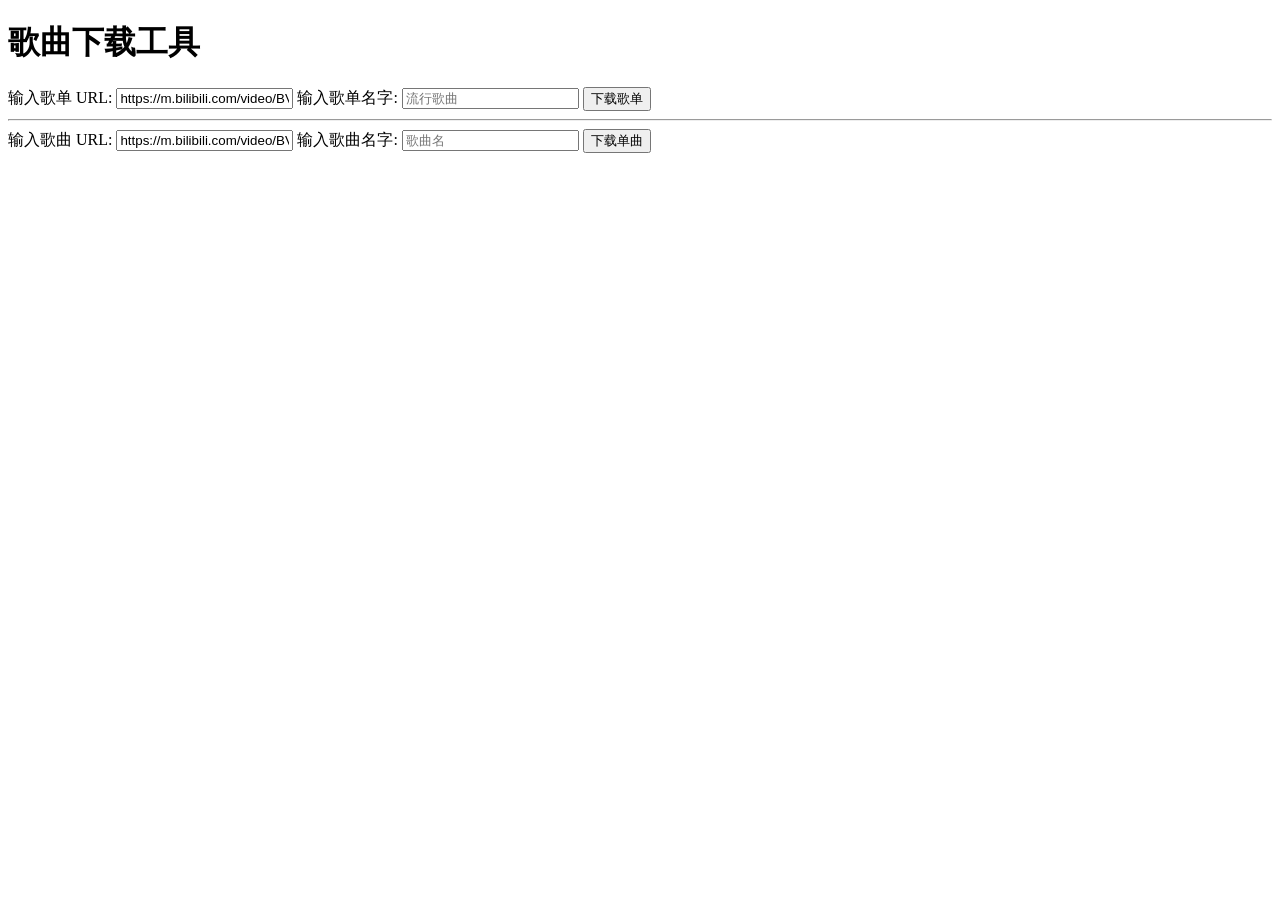
==== xiaomusic/static/default/downloadtool.html @ c04a9b3c "docs & refactor: 重构README增加系统架构与FAQ，清理遥测上报与停止维护提示" ====
<!DOCTYPE html>
<html lang="zh">

<head>
	<meta charset="UTF-8">
	<meta name="viewport" content="width=device-width">
	<title>歌曲下载工具</title>
	<link rel="stylesheet" type="text/css" href="./main.css?version=1780982533">
	<script src="./jquery-3.7.1.min.js?version=1780982533"></script>



</head>

<body>

	<h1>歌曲下载工具</h1>

	<div class="rows">
		<!-- 歌单的输入 -->
		<label for="playlistUrl">输入歌单 URL:</label>
		<input type="text" id="playlistUrl" value="https://m.bilibili.com/video/BV1WUsDezE88">

		<label for="dirname">输入歌单名字:</label>
		<input type="text" id="dirname" placeholder="流行歌曲">

		<button id="downloadPlaylistBtn">下载歌单</button>

	</div>

	<hr>

	<div class="rows">

		<!-- 单曲的输入 -->
		<label for="songUrl">输入歌曲 URL:</label>
		<input type="text" id="songUrl" value="https://m.bilibili.com/video/BV1qD4y1U7fs">

		<label for="songName">输入歌曲名字:</label>
		<input type="text" id="songName" placeholder="歌曲名">

		<button id="downloadSongBtn">下载单曲</button>
	</div>


	<script>
		// 下载歌单
		$('#downloadPlaylistBtn').click(function () {
			var playlistUrl = $('#playlistUrl').val();
			var dirname = $('#dirname').val();

			if (!playlistUrl || !dirname) {
				alert('请填写完整的歌单 URL 和歌单名字');
				return;
			}

			var data = {
				dirname: dirname,
				url: playlistUrl
			};
			$.ajax({
				type: "POST",
				url: "/downloadplaylist",
				contentType: "application/json",
				data: JSON.stringify(data),
				success: (msg) => {
					alert('歌单下载请求已发送!');
					console.log(response);
				},
				error: (msg) => {
					alert('歌单下载请求失败，请重试。');
				}
			});
		});

		// 下载单曲
		$('#downloadSongBtn').click(function () {
			var songName = $('#songName').val();
			var songUrl = $('#songUrl').val();

			if (!songUrl || !songName) {
				alert('请填写完整的歌曲 URL 和歌曲名字');
				return;
			}

			var data = {
				name: songName,
				url: songUrl
			};
			$.ajax({
				type: "POST",
				url: "/downloadonemusic",
				contentType: "application/json",
				data: JSON.stringify(data),
				success: (msg) => {
					alert('单曲下载请求已发送!');
					console.log(msg);
				},
				error: (msg) => {
					alert('单曲下载请求失败，请重试。');
				}
			});
		});
		function parseClipboardText(text) {
			const match = text.match(/(https?:\/\/\S+)/);
			if (!match) return null;

			const url = match[1];
			const name = text
				.replace(url, '')
				.replace(/[【】]/g, '')
				.trim();

			return { name, url };
		}

		$('#songUrl, #songName').on('paste', function (e) {
			const pastedText = (e.originalEvent || e).clipboardData.getData('text');

			const parsed = parseClipboardText(pastedText);
			if (!parsed) return;

			e.preventDefault();

			$('#songUrl').val(parsed.url);
			$('#songName').val(parsed.name);
		});

		$('#playlistUrl, #dirname').on('paste', function (e) {
			const pastedText = (e.originalEvent || e).clipboardData.getData('text');

			const parsed = parseClipboardText(pastedText);
			if (!parsed) return;

			e.preventDefault();

			$('#playlistUrl').val(parsed.url);
			$('#dirname').val(parsed.name);
		});
	</script>

</body>

</html>
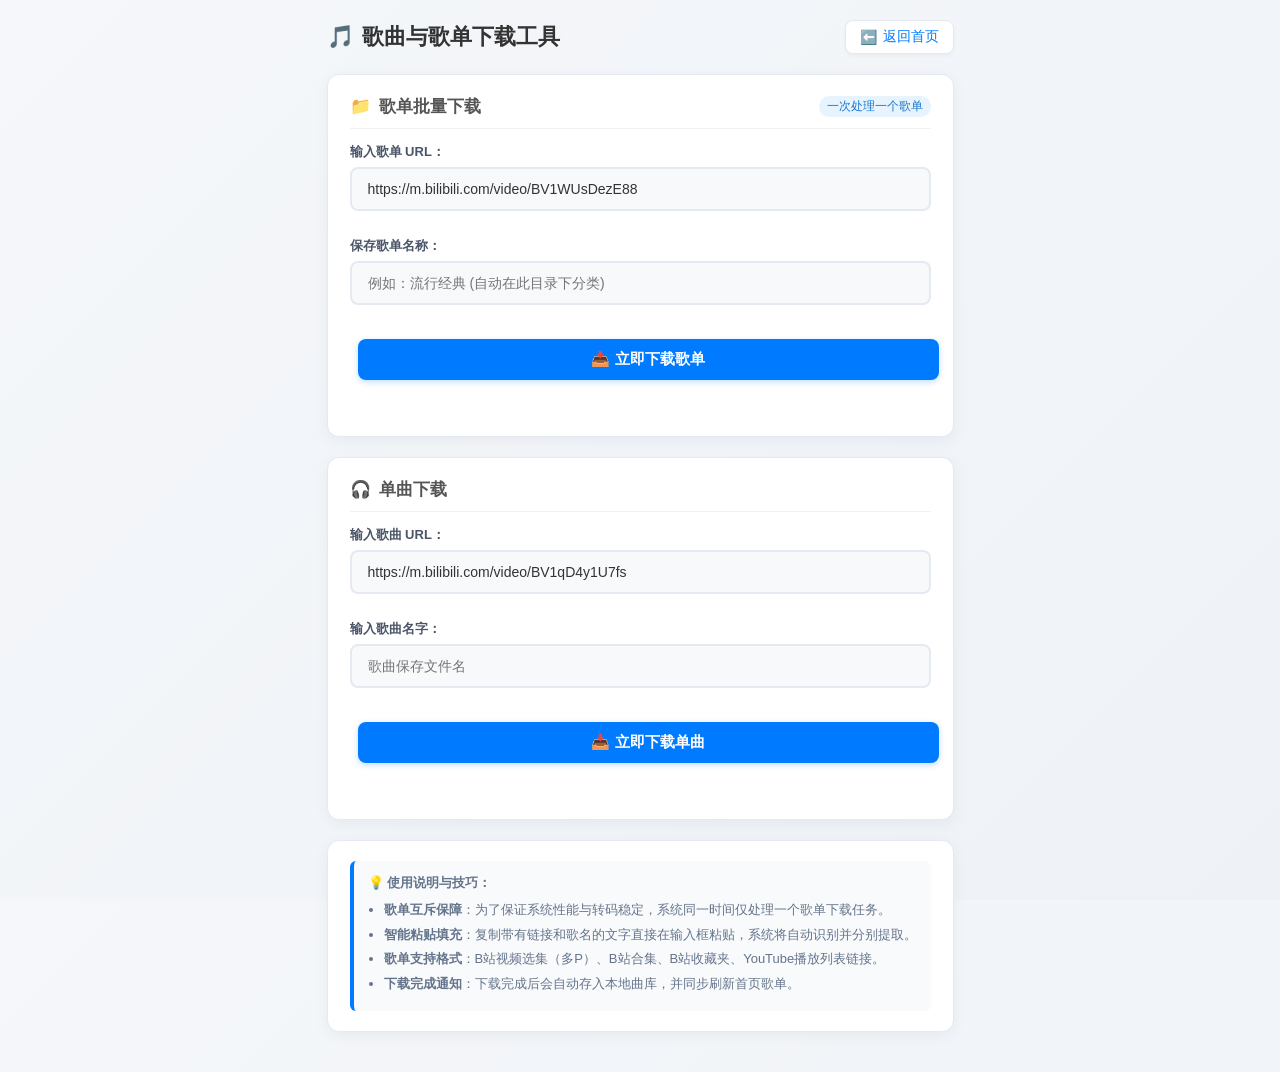
==== commit e3371d80: "feat: 支持首页歌单批量下载与实时进度监控，增加歌单任务互斥检查" ====
--- a/xiaomusic/static/default/downloadtool.html
+++ b/xiaomusic/static/default/downloadtool.html
@@ -1,106 +1,610 @@
 <!DOCTYPE html>
-<html lang="zh">
+<html lang="zh-CN">
 
 <head>
 	<meta charset="UTF-8">
-	<meta name="viewport" content="width=device-width">
-	<title>歌曲下载工具</title>
+	<meta name="viewport" content="width=device-width, initial-scale=1.0">
+	<title>歌曲与歌单下载工具 - XiaoMusic</title>
 	<link rel="stylesheet" type="text/css" href="./main.css?version=1780982533">
 	<script src="./jquery-3.7.1.min.js?version=1780982533"></script>
-
-
-
+	<style>
+		:root {
+			--primary: #007bff;
+			--primary-hover: #0056b3;
+			--success: #28a745;
+			--warning: #ffc107;
+			--danger: #dc3545;
+			--bg-card: #ffffff;
+			--border-color: #e5e9f2;
+			--text-main: #2c3e50;
+			--text-muted: #7f8c8d;
+		}
+
+		body {
+			background: linear-gradient(135deg, #f5f7fa 0%, #eef2f7 100%);
+			margin: 0;
+			padding: 20px 16px;
+			font-family: -apple-system, BlinkMacSystemFont, "Segoe UI", Roboto, "Helvetica Neue", Arial, sans-serif;
+			color: var(--text-main);
+			min-height: 100vh;
+			box-sizing: border-box;
+		}
+
+		.container {
+			max-width: 680px;
+			margin: 0 auto;
+		}
+
+		.header-bar {
+			display: flex;
+			align-items: center;
+			justify-content: space-between;
+			margin-bottom: 20px;
+		}
+
+		.page-title {
+			margin: 0;
+			font-size: 22px;
+			font-weight: 700;
+			display: flex;
+			align-items: center;
+			gap: 8px;
+		}
+
+		.btn-back-home {
+			display: inline-flex;
+			align-items: center;
+			gap: 6px;
+			padding: 7px 14px;
+			background: #ffffff;
+			color: var(--primary);
+			border: 1px solid var(--border-color);
+			border-radius: 8px;
+			text-decoration: none;
+			font-size: 14px;
+			font-weight: 500;
+			box-shadow: 0 2px 4px rgba(0, 0, 0, 0.04);
+			transition: all 0.2s ease;
+		}
+
+		.btn-back-home:hover {
+			background: var(--primary);
+			color: #ffffff;
+			border-color: var(--primary);
+			transform: translateY(-1px);
+			box-shadow: 0 4px 8px rgba(0, 123, 255, 0.2);
+		}
+
+		.card {
+			background: var(--bg-card);
+			border-radius: 12px;
+			padding: 20px 22px;
+			box-shadow: 0 4px 16px rgba(0, 0, 0, 0.05);
+			border: 1px solid var(--border-color);
+			margin-bottom: 20px;
+			transition: box-shadow 0.2s;
+		}
+
+		.card:hover {
+			box-shadow: 0 6px 20px rgba(0, 0, 0, 0.08);
+		}
+
+		.card-header {
+			display: flex;
+			align-items: center;
+			justify-content: space-between;
+			margin-bottom: 14px;
+			padding-bottom: 10px;
+			border-bottom: 1px solid #f0f2f5;
+		}
+
+		.card-title {
+			margin: 0;
+			font-size: 17px;
+			font-weight: 600;
+			display: flex;
+			align-items: center;
+			gap: 8px;
+		}
+
+		.badge-rule {
+			background: #e8f4fd;
+			color: #1976d2;
+			font-size: 12px;
+			padding: 2px 8px;
+			border-radius: 12px;
+			font-weight: 500;
+		}
+
+		.form-group {
+			margin-bottom: 14px;
+		}
+
+		.form-label {
+			display: block;
+			font-size: 13px;
+			font-weight: 600;
+			margin-bottom: 6px;
+			color: #4a5568;
+		}
+
+		.form-input {
+			width: 100%;
+			padding: 10px 12px;
+			font-size: 14px;
+			border: 1px solid #d2d6dc;
+			border-radius: 8px;
+			box-sizing: border-box;
+			outline: none;
+			transition: all 0.2s ease;
+			background: #fbfcfe;
+		}
+
+		.form-input:focus {
+			border-color: var(--primary);
+			background: #ffffff;
+			box-shadow: 0 0 0 3px rgba(0, 123, 255, 0.15);
+		}
+
+		.btn-submit {
+			width: 100%;
+			padding: 11px;
+			background: var(--primary);
+			color: #ffffff;
+			border: none;
+			border-radius: 8px;
+			font-size: 15px;
+			font-weight: 600;
+			cursor: pointer;
+			transition: all 0.2s;
+			box-shadow: 0 2px 6px rgba(0, 123, 255, 0.25);
+		}
+
+		.btn-submit:hover:not(:disabled) {
+			background: var(--primary-hover);
+			transform: translateY(-1px);
+			box-shadow: 0 4px 10px rgba(0, 123, 255, 0.35);
+		}
+
+		.btn-submit:disabled {
+			background: #a0aec0;
+			cursor: not-allowed;
+			box-shadow: none;
+			transform: none;
+		}
+
+		.progress-container {
+			display: none;
+			background: #f4f8fc;
+			border: 1px solid #d0e4f7;
+			border-radius: 10px;
+			padding: 14px;
+			margin-top: 16px;
+		}
+
+		.progress-head {
+			display: flex;
+			justify-content: space-between;
+			align-items: center;
+			margin-bottom: 8px;
+		}
+
+		.progress-title {
+			font-size: 14px;
+			font-weight: 600;
+			color: #0b4f8c;
+		}
+
+		.progress-percent {
+			font-size: 15px;
+			font-weight: 700;
+			color: var(--primary);
+		}
+
+		.progress-track {
+			width: 100%;
+			height: 8px;
+			background: #e2e8f0;
+			border-radius: 4px;
+			overflow: hidden;
+			margin-bottom: 8px;
+		}
+
+		.progress-bar-fill {
+			height: 100%;
+			width: 0%;
+			background: linear-gradient(90deg, #007bff 0%, #00b4d8 100%);
+			border-radius: 4px;
+			transition: width 0.3s ease;
+		}
+
+		.progress-details {
+			font-size: 12px;
+			color: #64748b;
+			display: flex;
+			justify-content: space-between;
+			flex-wrap: wrap;
+			gap: 6px;
+		}
+
+		.status-msg {
+			font-size: 13px;
+			margin-top: 10px;
+			min-height: 18px;
+		}
+
+		.info-box {
+			background: #f8fafc;
+			border-left: 4px solid var(--primary);
+			padding: 12px 14px;
+			border-radius: 6px;
+			font-size: 13px;
+			color: #64748b;
+			line-height: 1.6;
+		}
+
+		.info-box ul {
+			margin: 6px 0 0 16px;
+			padding: 0;
+		}
+
+		.info-box li {
+			margin-bottom: 4px;
+		}
+	</style>
 </head>
 
 <body>
-
-	<h1>歌曲下载工具</h1>
-
-	<div class="rows">
-		<!-- 歌单的输入 -->
-		<label for="playlistUrl">输入歌单 URL:</label>
-		<input type="text" id="playlistUrl" value="https://m.bilibili.com/video/BV1WUsDezE88">
-
-		<label for="dirname">输入歌单名字:</label>
-		<input type="text" id="dirname" placeholder="流行歌曲">
-
-		<button id="downloadPlaylistBtn">下载歌单</button>
-
+	<div class="container">
+		<!-- 顶部导航 -->
+		<div class="header-bar">
+			<h1 class="page-title">
+				<span>🎵</span> 歌曲与歌单下载工具
+			</h1>
+			<a href="/static/default/index.html" class="btn-back-home">
+				<span>⬅️</span> 返回首页
+			</a>
+		</div>
+
+		<!-- 歌单下载卡片 (一次处理一个歌单) -->
+		<div class="card" id="playlist-card">
+			<div class="card-header">
+				<h2 class="card-title">
+					<span>📁</span> 歌单批量下载
+				</h2>
+				<span class="badge-rule">一次处理一个歌单</span>
+			</div>
+
+			<div class="form-group">
+				<label for="playlistUrl" class="form-label">输入歌单 URL：</label>
+				<input type="text" id="playlistUrl" class="form-input" value="https://m.bilibili.com/video/BV1WUsDezE88"
+					placeholder="支持 B站视频合集/收藏夹、YouTube歌单">
+			</div>
+
+			<div class="form-group">
+				<label for="dirname" class="form-label">保存歌单名称：</label>
+				<input type="text" id="dirname" class="form-input" placeholder="例如：流行经典 (自动在此目录下分类)">
+			</div>
+
+			<button id="downloadPlaylistBtn" class="btn-submit">📥 立即下载歌单</button>
+
+			<div id="playlistStatusMsg" class="status-msg"></div>
+
+			<!-- 歌单实时下载进度卡片 -->
+			<div id="playlistProgressBox" class="progress-container">
+				<div class="progress-head">
+					<span id="playlistProgressTitle" class="progress-title">⏳ 正在初始化歌单...</span>
+					<span id="playlistProgressPercent" class="progress-percent">0%</span>
+				</div>
+				<div class="progress-track">
+					<div id="playlistProgressBar" class="progress-bar-fill"></div>
+				</div>
+				<div class="progress-details">
+					<span id="playlistCurrentSong">正在准备...</span>
+					<span id="playlistSongCount">已完成: 0 / 0</span>
+				</div>
+			</div>
+		</div>
+
+		<!-- 单曲下载卡片 -->
+		<div class="card" id="song-card">
+			<div class="card-header">
+				<h2 class="card-title">
+					<span>🎧</span> 单曲下载
+				</h2>
+			</div>
+
+			<div class="form-group">
+				<label for="songUrl" class="form-label">输入歌曲 URL：</label>
+				<input type="text" id="songUrl" class="form-input" value="https://m.bilibili.com/video/BV1qD4y1U7fs"
+					placeholder="输入单曲视频或音频链接">
+			</div>
+
+			<div class="form-group">
+				<label for="songName" class="form-label">输入歌曲名字：</label>
+				<input type="text" id="songName" class="form-input" placeholder="歌曲保存文件名">
+			</div>
+
+			<button id="downloadSongBtn" class="btn-submit">📥 立即下载单曲</button>
+
+			<div id="songStatusMsg" class="status-msg"></div>
+
+			<!-- 单曲实时下载进度卡片 -->
+			<div id="songProgressBox" class="progress-container">
+				<div class="progress-head">
+					<span id="songProgressTitle" class="progress-title">⏳ 正在下载音频流并转码...</span>
+					<span id="songProgressPercent" class="progress-percent">0%</span>
+				</div>
+				<div class="progress-track">
+					<div id="songProgressBar" class="progress-bar-fill"></div>
+				</div>
+				<div class="progress-details">
+					<span id="songCurrentInfo">处理中...</span>
+					<span>单曲任务</span>
+				</div>
+			</div>
+		</div>
+
+		<!-- 使用指南说明卡片 -->
+		<div class="card">
+			<div class="info-box">
+				<strong>💡 使用说明与技巧：</strong>
+				<ul>
+					<li><b>歌单互斥保障</b>：为了保证系统性能与转码稳定，系统同一时间仅处理一个歌单下载任务。</li>
+					<li><b>智能粘贴填充</b>：复制带有链接和歌名的文字直接在输入框粘贴，系统将自动识别并分别提取。</li>
+					<li><b>歌单支持格式</b>：B站视频选集（多P）、B站合集、B站收藏夹、YouTube播放列表链接。</li>
+					<li><b>下载完成通知</b>：下载完成后会自动存入本地曲库，并同步刷新首页歌单。</li>
+				</ul>
+			</div>
+		</div>
 	</div>
 
-	<hr>
-
-	<div class="rows">
-
-		<!-- 单曲的输入 -->
-		<label for="songUrl">输入歌曲 URL:</label>
-		<input type="text" id="songUrl" value="https://m.bilibili.com/video/BV1qD4y1U7fs">
-
-		<label for="songName">输入歌曲名字:</label>
-		<input type="text" id="songName" placeholder="歌曲名">
-
-		<button id="downloadSongBtn">下载单曲</button>
-	</div>
-
-
 	<script>
-		// 下载歌单
+		let playlistPollTimer = null;
+		let songPollTimer = null;
+
+		// 页面初始化时检查是否有正在运行的歌单任务
+		$(document).ready(function () {
+			checkActivePlaylist();
+		});
+
+		function checkActivePlaylist() {
+			$.ajax({
+				type: "GET",
+				url: "/api/download/active_playlist",
+				dataType: "json",
+				success: function (res) {
+					if (res && res.ret === "OK" && res.has_active && res.task) {
+						const task = res.task;
+						if (task.dirname && !$('#dirname').val()) {
+							$('#dirname').val(task.dirname);
+						}
+						$('#playlistStatusMsg').html('<span style="color: #007bff;">ℹ️ 检测到歌单【' + (task.dirname || "下载任务") + '】正在进行中，已自动接入进度监控：</span>');
+						startPlaylistProgressPolling(task.task_id, task.dirname);
+					}
+				}
+			});
+		}
+
+		// 歌单下载提交
 		$('#downloadPlaylistBtn').click(function () {
-			var playlistUrl = $('#playlistUrl').val();
-			var dirname = $('#dirname').val();
+			const playlistUrl = $('#playlistUrl').val().trim();
+			const dirname = $('#dirname').val().trim();
+			const statusMsg = $('#playlistStatusMsg');
+			const btn = $('#downloadPlaylistBtn');
 
 			if (!playlistUrl || !dirname) {
-				alert('请填写完整的歌单 URL 和歌单名字');
+				statusMsg.html('<span style="color: #e67e22;">⚠️ 请填写完整的歌单 URL 和保存歌单名字</span>');
 				return;
 			}
 
-			var data = {
-				dirname: dirname,
-				url: playlistUrl
-			};
+			btn.prop("disabled", true).text("提交歌单任务中...").css("background", "#6c757d");
+			statusMsg.html('<span style="color: #007bff;">⏳ 正在向后端提交任务并获取歌单结构...</span>');
+
 			$.ajax({
 				type: "POST",
 				url: "/downloadplaylist",
-				contentType: "application/json",
-				data: JSON.stringify(data),
-				success: (msg) => {
-					alert('歌单下载请求已发送!');
-					console.log(response);
+				contentType: "application/json; charset=utf-8",
+				data: JSON.stringify({
+					dirname: dirname,
+					url: playlistUrl
+				}),
+				success: function (res) {
+					if (res.ret === "BUSY") {
+						statusMsg.html('<span style="color: #e67e22;">⚠️ ' + (res.msg || "已有歌单正在下载中") + '</span>');
+						if (res.task_id) {
+							startPlaylistProgressPolling(res.task_id, res.dirname || dirname);
+						} else {
+							btn.prop("disabled", false).text("📥 立即下载歌单").css("background", "#007bff");
+						}
+						return;
+					}
+
+					if (res.ret !== "OK" || !res.task_id) {
+						statusMsg.html('<span style="color: #dc3545;">❌ 启动歌单下载失败: ' + (res.msg || "未知错误") + '</span>');
+						btn.prop("disabled", false).text("重试").css("background", "#dc3545");
+						return;
+					}
+
+					statusMsg.html('<span style="color: #28a745;">✅ 歌单下载任务已启动，正在实时抓取...</span>');
+					startPlaylistProgressPolling(res.task_id, dirname);
 				},
-				error: (msg) => {
-					alert('歌单下载请求失败，请重试。');
+				error: function () {
+					statusMsg.html('<span style="color: #dc3545;">❌ 请求失败，请检查网络或后端服务</span>');
+					btn.prop("disabled", false).text("重试").css("background", "#dc3545");
 				}
 			});
 		});
 
-		// 下载单曲
+		function startPlaylistProgressPolling(taskId, dirname) {
+			if (playlistPollTimer) {
+				clearInterval(playlistPollTimer);
+				playlistPollTimer = null;
+			}
+
+			const btn = $('#downloadPlaylistBtn');
+			const box = $('#playlistProgressBox');
+			const pTitle = $('#playlistProgressTitle');
+			const pPercent = $('#playlistProgressPercent');
+			const pBar = $('#playlistProgressBar');
+			const pCurrent = $('#playlistCurrentSong');
+			const pCount = $('#playlistSongCount');
+			const statusMsg = $('#playlistStatusMsg');
+
+			btn.prop("disabled", true).text("歌单下载中 (一次仅处理一个歌单)...").css("background", "#6c757d");
+			box.show();
+			pBar.css({ background: "linear-gradient(90deg, #007bff 0%, #00b4d8 100%)" });
+			pTitle.text("⏳ 歌单【" + (dirname || "当前歌单") + "】正在下载...");
+
+			playlistPollTimer = setInterval(function () {
+				$.ajax({
+					type: "GET",
+					url: "/download_progress?task_id=" + encodeURIComponent(taskId),
+					dataType: "json",
+					success: function (progRes) {
+						if (progRes.ret !== "OK") return;
+
+						const status = progRes.status;
+						const total = progRes.total || 0;
+						const completed = progRes.completed || 0;
+						let progress = progRes.progress || 0;
+						const currentSong = progRes.current_song || "";
+
+						if (status === "downloading" || status === "pending") {
+							if (progress === 0 && total === 0) {
+								pBar.css("width", "15%");
+								pPercent.text("解析中...");
+								pCurrent.text(currentSong || "正在解析歌单元信息...");
+								pCount.text("准备中");
+							} else {
+								pBar.css("width", Math.max(progress, 5) + "%");
+								pPercent.text(progress + "%");
+								pCurrent.text(currentSong ? "正在抓取: " + currentSong : "下载中...");
+								pCount.text("已完成: " + completed + " / " + total);
+							}
+						} else if (status === "completed") {
+							clearInterval(playlistPollTimer);
+							playlistPollTimer = null;
+
+							pBar.css({ width: "100%", background: "#28a745" });
+							pPercent.text("100%");
+							pTitle.html('<span style="color: #28a745;">🎉 歌单全部下载完成！</span>');
+							pCurrent.text("已成功存入本地音乐库");
+							pCount.text("共 " + (completed || total) + " 首");
+							statusMsg.html('<span style="color: #28a745; font-weight: bold;">🎉 歌单【' + (dirname || "") + '】下载完成，本地曲库已自动同步刷新！</span>');
+
+							btn.prop("disabled", false).text("📥 下载新歌单").css("background", "#007bff");
+						} else if (status === "failed") {
+							clearInterval(playlistPollTimer);
+							playlistPollTimer = null;
+
+							pBar.css({ width: "100%", background: "#dc3545" });
+							pTitle.html('<span style="color: #dc3545;">❌ 歌单下载失败</span>');
+							pCurrent.text(currentSong || "未知原因");
+							statusMsg.html('<span style="color: #dc3545;">❌ 下载中断: ' + (currentSong || "处理失败") + '</span>');
+							btn.prop("disabled", false).text("重新尝试").css("background", "#dc3545");
+						}
+					},
+					error: function () {
+						// 网络抖动，继续轮询
+					}
+				});
+			}, 1200);
+		}
+
+		// 单曲下载
 		$('#downloadSongBtn').click(function () {
-			var songName = $('#songName').val();
-			var songUrl = $('#songUrl').val();
+			const songName = $('#songName').val().trim();
+			const songUrl = $('#songUrl').val().trim();
+			const statusMsg = $('#songStatusMsg');
+			const btn = $('#downloadSongBtn');
+			const box = $('#songProgressBox');
+			const pTitle = $('#songProgressTitle');
+			const pPercent = $('#songProgressPercent');
+			const pBar = $('#songProgressBar');
+			const pCurrent = $('#songCurrentInfo');
 
 			if (!songUrl || !songName) {
-				alert('请填写完整的歌曲 URL 和歌曲名字');
+				statusMsg.html('<span style="color: #e67e22;">⚠️ 请填写完整的歌曲 URL 和歌曲名字</span>');
 				return;
 			}
 
-			var data = {
-				name: songName,
-				url: songUrl
-			};
+			btn.prop("disabled", true).text("提交中...").css("background", "#6c757d");
+			box.show();
+			pBar.css({ width: "10%", background: "#007bff" });
+			pPercent.text("10%");
+			pTitle.text("⏳ 正在请求后端创建单曲下载任务...");
+
 			$.ajax({
 				type: "POST",
 				url: "/downloadonemusic",
-				contentType: "application/json",
-				data: JSON.stringify(data),
-				success: (msg) => {
-					alert('单曲下载请求已发送!');
-					console.log(msg);
+				contentType: "application/json; charset=utf-8",
+				data: JSON.stringify({
+					name: songName,
+					url: songUrl
+				}),
+				success: function (res) {
+					if (res.ret !== "OK" || !res.task_id) {
+						statusMsg.html('<span style="color: #dc3545;">❌ 启动单曲下载失败</span>');
+						btn.prop("disabled", false).text("重试").css("background", "#dc3545");
+						return;
+					}
+
+					const taskId = res.task_id;
+					let currentProgress = 20;
+					pTitle.text("⏳ 正在下载音频流并转码...");
+					pBar.css("width", currentProgress + "%");
+					pPercent.text(currentProgress + "%");
+					pCurrent.text(songName);
+
+					if (songPollTimer) clearInterval(songPollTimer);
+
+					songPollTimer = setInterval(function () {
+						$.ajax({
+							type: "GET",
+							url: "/download_progress?task_id=" + encodeURIComponent(taskId),
+							dataType: "json",
+							success: function (progRes) {
+								if (progRes.ret !== "OK") return;
+
+								const status = progRes.status;
+								const curMsg = progRes.current_song || "";
+
+								if (status === "downloading" || status === "pending") {
+									if (currentProgress < 85) currentProgress += 5;
+									pBar.css("width", currentProgress + "%");
+									pPercent.text(currentProgress + "%");
+									pCurrent.text(curMsg || "处理中...");
+								} else if (status === "completed") {
+									clearInterval(songPollTimer);
+									songPollTimer = null;
+									pBar.css({ width: "100%", background: "#28a745" });
+									pPercent.text("100%");
+									pTitle.html('<span style="color: #28a745;">🎉 单曲下载完成！</span>');
+									pCurrent.text("已存入本地歌曲库");
+									statusMsg.html('<span style="color: #28a745; font-weight: bold;">🎉 【' + songName + '】下载完成！</span>');
+									btn.prop("disabled", false).text("📥 继续下载单曲").css("background", "#007bff");
+								} else if (status === "failed") {
+									clearInterval(songPollTimer);
+									songPollTimer = null;
+									pBar.css({ width: "100%", background: "#dc3545" });
+									pTitle.html('<span style="color: #dc3545;">❌ 下载失败</span>');
+									pCurrent.text(curMsg || "未知错误");
+									statusMsg.html('<span style="color: #dc3545;">❌ 下载失败: ' + (curMsg || "未知错误") + '</span>');
+									btn.prop("disabled", false).text("重试").css("background", "#dc3545");
+								}
+							}
+						});
+					}, 1200);
 				},
-				error: (msg) => {
-					alert('单曲下载请求失败，请重试。');
+				error: function () {
+					statusMsg.html('<span style="color: #dc3545;">❌ 下载请求发生网络错误</span>');
+					btn.prop("disabled", false).text("重试").css("background", "#dc3545");
 				}
 			});
 		});
+
+		// 剪贴板自动解析
 		function parseClipboardText(text) {
 			const match = text.match(/(https?:\/\/\S+)/);
 			if (!match) return null;
@@ -116,29 +620,22 @@
 
 		$('#songUrl, #songName').on('paste', function (e) {
 			const pastedText = (e.originalEvent || e).clipboardData.getData('text');
-
 			const parsed = parseClipboardText(pastedText);
 			if (!parsed) return;
-
 			e.preventDefault();
-
 			$('#songUrl').val(parsed.url);
-			$('#songName').val(parsed.name);
+			if (parsed.name) $('#songName').val(parsed.name);
 		});
 
 		$('#playlistUrl, #dirname').on('paste', function (e) {
 			const pastedText = (e.originalEvent || e).clipboardData.getData('text');
-
 			const parsed = parseClipboardText(pastedText);
 			if (!parsed) return;
-
 			e.preventDefault();
-
 			$('#playlistUrl').val(parsed.url);
-			$('#dirname').val(parsed.name);
+			if (parsed.name) $('#dirname').val(parsed.name);
 		});
 	</script>
-
 </body>
 
 </html>
--- a/xiaomusic/static/default/main.css
+++ b/xiaomusic/static/default/main.css
@@ -0,0 +1,1141 @@
+/* ==================== CSS 变量系统 ==================== */
+:root {
+  /* 主色调 - 与 setting.html 保持一致 */
+  --primary-color: #007bff;
+  --primary-hover: #0056b3;
+  --primary-light: rgba(0, 123, 255, 0.1);
+
+  /* 功能色 */
+  --success-color: #28a745;
+  --warning-color: #ffc107;
+  --error-color: #dc3545;
+  --info-color: #17a2b8;
+
+  /* 中性色 */
+  --text-primary: #333;
+  --text-secondary: #555;
+  --text-tertiary: #999;
+  --text-inverse: #ffffff;
+
+  /* 背景色 */
+  --bg-primary: #ffffff;
+  --bg-secondary: #f8f9fa;
+  --bg-tertiary: #f0f0f0;
+  --bg-overlay: rgba(0, 0, 0, 0.5);
+  --bg-page: #f5f5f5;
+
+  /* 边框色 */
+  --border-color: #ddd;
+  --border-hover: #ccc;
+
+  /* 阴影 */
+  --shadow-sm: 0 1px 3px rgba(0, 0, 0, 0.08);
+  --shadow-md: 0 2px 8px rgba(0, 0, 0, 0.1);
+  --shadow-lg: 0 4px 12px rgba(0, 0, 0, 0.12);
+  --shadow-xl: 0 4px 20px rgba(0, 0, 0, 0.15);
+
+  /* 间距系统 (4px 基准) */
+  --spacing-xs: 4px;
+  --spacing-sm: 8px;
+  --spacing-md: 12px;
+  --spacing-lg: 16px;
+  --spacing-xl: 20px;
+  --spacing-2xl: 24px;
+  --spacing-3xl: 32px;
+  --spacing-4xl: 40px;
+
+  /* 圆角 */
+  --radius-sm: 6px;
+  --radius-md: 8px;
+  --radius-lg: 12px;
+  --radius-full: 9999px;
+
+  /* 字体 */
+  --font-family: -apple-system, BlinkMacSystemFont, "Segoe UI", "PingFang SC", "Hiragino Sans GB", "Microsoft YaHei", "Helvetica Neue", Helvetica, Arial, sans-serif;
+  --font-size-xs: 12px;
+  --font-size-sm: 14px;
+  --font-size-base: 16px;
+  --font-size-lg: 18px;
+  --font-size-xl: 20px;
+  --font-size-2xl: 24px;
+  --font-size-3xl: 28px;
+
+  /* 过渡动画 */
+  --transition-fast: 0.15s ease;
+  --transition-base: 0.3s ease;
+  --transition-slow: 0.5s ease;
+}
+
+/* ==================== 基础样式 ==================== */
+* {
+  box-sizing: border-box;
+}
+
+html {
+  height: 100%;
+  overflow-x: hidden;
+}
+
+body {
+  font-family: var(--font-family);
+  background-color: var(--bg-page);
+  display: flex;
+  flex-direction: column;
+  align-items: center;
+  justify-content: center;
+  min-height: 100vh;
+  height: auto;
+  margin: 0;
+  padding: 20px 0;
+  color: var(--text-primary);
+  overflow-x: hidden;
+  width: 100%;
+}
+
+.index_page {
+  min-height: 100vh;
+  height: auto;
+  display: flex;
+  flex-direction: column;
+  align-items: center;
+  justify-content: flex-start;
+  width: 100%;
+  overflow-x: hidden;
+  padding-top: 20px;
+  padding-bottom: 80px;
+}
+
+.player {
+  background-color: var(--bg-primary);
+  padding: var(--spacing-xl);
+  border-radius: var(--radius-lg);
+  box-shadow: var(--shadow-xl);
+  text-align: center;
+  max-width: 400px;
+  width: calc(100% - 40px);
+  margin: 20px;
+  position: relative;
+  transition: box-shadow var(--transition-base);
+  box-sizing: border-box;
+}
+
+.player:hover {
+  box-shadow: 0 6px 24px rgba(0, 0, 0, 0.18);
+}
+
+h1 {
+  font-size: var(--font-size-3xl);
+  margin-bottom: var(--spacing-xl);
+  color: var(--text-primary);
+  display: flex;
+  justify-content: center;
+  align-items: center;
+  font-weight: 600;
+}
+
+.component h2 {
+  font-size: var(--font-size-xl);
+  color: var(--text-primary);
+  margin: 0 0 var(--spacing-xl) 0;
+  padding-bottom: var(--spacing-md);
+  border-bottom: 2px solid var(--border-color);
+  text-align: center;
+  font-weight: 700;
+}
+
+.card-section {
+  background: var(--bg-secondary);
+  border-radius: var(--radius-md);
+  padding: var(--spacing-lg);
+  margin-bottom: var(--spacing-md);
+  transition: all var(--transition-base);
+  border: 2px solid transparent;
+}
+
+.card-section:last-of-type {
+  margin-bottom: var(--spacing-sm);
+}
+
+.card-section:hover {
+  background: var(--bg-tertiary);
+  border-color: var(--border-hover);
+  box-shadow: var(--shadow-sm);
+}
+
+.card-title {
+  font-size: var(--font-size-base);
+  font-weight: 600;
+  color: var(--text-secondary);
+  margin: 0 0 var(--spacing-md) 0;
+  display: flex;
+  align-items: center;
+  gap: var(--spacing-sm);
+}
+
+.close-button {
+  background: var(--text-secondary) !important;
+}
+
+.close-button:hover {
+  background: var(--text-primary) !important;
+}
+
+h1 a {
+  margin-left: var(--spacing-md);
+  font-size: var(--font-size-sm);
+  color: var(--primary-color);
+  text-decoration: none;
+  transition: color var(--transition-fast);
+}
+
+h1 a:hover {
+  color: var(--primary-hover);
+  text-decoration: underline;
+}
+
+.new-badge {
+  position: absolute;
+  top: -8px;
+  right: -35px;
+  background: var(--error-color);
+  color: var(--text-inverse);
+  border-radius: var(--radius-full);
+  padding: 3px 8px;
+  font-size: 11px;
+  font-weight: bold;
+  display: none;
+  z-index: 10;
+  box-shadow: var(--shadow-sm);
+  animation: pulse 2s infinite;
+}
+
+@keyframes pulse {
+
+  0%,
+  100% {
+    transform: scale(1);
+  }
+
+  50% {
+    transform: scale(1.05);
+  }
+}
+
+label {
+  font-size: var(--font-size-sm);
+  color: var(--text-secondary);
+  margin: var(--spacing-sm) 0;
+  display: block;
+  text-align: left;
+  font-weight: 500;
+}
+
+select,
+input[type="range"],
+input[type="text"],
+input[type="password"],
+input[type="number"] {
+  width: 100%;
+  padding: var(--spacing-md) var(--spacing-lg);
+  border: 2px solid var(--border-color);
+  border-radius: var(--radius-md);
+  margin-bottom: var(--spacing-md);
+  font-size: var(--font-size-sm);
+  transition: all var(--transition-base);
+  box-sizing: border-box;
+  background: var(--bg-secondary);
+  color: var(--text-primary);
+  font-family: var(--font-family);
+  max-width: 100%;
+}
+
+select:hover,
+input[type="text"]:hover,
+input[type="password"]:hover,
+input[type="number"]:hover {
+  border-color: var(--border-hover);
+}
+
+select:focus,
+input[type="text"]:focus,
+input[type="password"]:focus,
+input[type="number"]:focus {
+  border-color: var(--primary-color);
+  outline: none;
+  background: var(--bg-primary);
+  box-shadow: 0 0 0 3px var(--primary-light);
+}
+
+select {
+  overflow: hidden;
+}
+
+button {
+  background-color: var(--primary-color);
+  color: var(--text-inverse);
+  border: none;
+  border-radius: var(--radius-sm);
+  padding: 10px 20px;
+  cursor: pointer;
+  margin: var(--spacing-sm);
+  font-size: var(--font-size-sm);
+  font-weight: 500;
+  transition: background-color var(--transition-base);
+  position: relative;
+  font-family: var(--font-family);
+}
+
+button:hover {
+  background-color: var(--primary-hover);
+}
+
+button:active {
+  transform: translateY(1px);
+}
+
+.tooltip {
+  visibility: hidden;
+  background: var(--text-primary);
+  color: var(--text-inverse);
+  text-align: center;
+  border-radius: var(--radius-sm);
+  padding: var(--spacing-xs) var(--spacing-sm);
+  position: absolute;
+  z-index: 10;
+  bottom: 150%;
+  left: 50%;
+  margin-left: -50px;
+  width: 80px;
+  white-space: nowrap;
+  opacity: 0;
+  transition: opacity var(--transition-base);
+  font-size: var(--font-size-xs);
+  box-shadow: var(--shadow-md);
+  pointer-events: none;
+}
+
+.tooltip::after {
+  content: '';
+  position: absolute;
+  top: 100%;
+  left: 50%;
+  margin-left: -4px;
+  border-width: 4px;
+  border-style: solid;
+  border-color: var(--text-primary) transparent transparent transparent;
+}
+
+button:hover .tooltip,
+.option-inline:hover .tooltip,
+.control-button:hover .tooltip {
+  visibility: visible;
+  opacity: 1;
+}
+
+.option-inline {
+  display: flex;
+  margin-left: auto;
+  position: relative;
+  align-items: center;
+  padding: var(--spacing-xs);
+  border-radius: var(--radius-md);
+  cursor: pointer;
+  transition: all var(--transition-fast);
+}
+
+.option-inline:hover {
+  background: var(--primary-light);
+}
+
+.option-inline .material-icons {
+  color: var(--text-secondary);
+  transition: color var(--transition-fast);
+  font-size: 20px;
+}
+
+.option-inline:hover .material-icons {
+  color: var(--primary-color);
+}
+
+.option-inline:hover .tooltip {
+  left: -50px;
+  bottom: 0;
+}
+
+.progress {
+  width: 100%;
+  height: 8px;
+  background: var(--bg-tertiary);
+  border-radius: var(--radius-full);
+  margin: var(--spacing-xl) 0;
+  cursor: pointer;
+  overflow: hidden;
+  position: relative;
+  transition: height var(--transition-fast);
+}
+
+.progress:hover {
+  height: 10px;
+}
+
+progress::-webkit-progress-bar {
+  background: var(--bg-tertiary);
+  border-radius: var(--radius-full);
+}
+
+progress::-moz-progress-bar {
+  background-color: var(--primary-color);
+  border-radius: var(--radius-full);
+  transition: all var(--transition-base);
+}
+
+progress::-webkit-progress-value {
+  background-color: var(--primary-color);
+  border-radius: var(--radius-full);
+  transition: all var(--transition-base);
+}
+
+.current-song {
+  color: var(--text-primary);
+  margin: var(--spacing-md) 0;
+  font-weight: 600;
+  text-align: center;
+  font-size: var(--font-size-sm);
+  overflow: hidden;
+  text-overflow: ellipsis;
+  white-space: nowrap;
+}
+
+.current-time,
+.duration {
+  font-size: var(--font-size-xs);
+  color: var(--text-tertiary);
+  font-weight: 500;
+}
+
+.component {
+  display: none;
+  position: fixed;
+  top: 50%;
+  left: 50%;
+  transform: translate(-50%, -50%) scale(0.9);
+  background: var(--bg-primary);
+  padding: var(--spacing-2xl);
+  border-radius: var(--radius-lg);
+  box-shadow: var(--shadow-xl);
+  z-index: 1000;
+  width: 360px;
+  max-width: calc(100vw - 40px);
+  max-height: 85vh;
+  overflow-y: auto;
+  overflow-x: hidden;
+  opacity: 0;
+  transition: all var(--transition-base);
+  border: 1px solid var(--border-color);
+  box-sizing: border-box;
+  margin: 0 auto;
+}
+
+.component.show {
+  opacity: 1;
+  transform: translate(-50%, -50%) scale(1);
+}
+
+/* 确保弹窗在所有情况下都水平居中 */
+.component {
+  right: auto;
+}
+
+/* 弹窗遮罩 */
+.component-overlay {
+  display: none;
+  position: fixed;
+  top: 0;
+  left: 0;
+  right: 0;
+  bottom: 0;
+  background: var(--bg-overlay);
+  z-index: 999;
+  opacity: 0;
+  transition: opacity var(--transition-base);
+}
+
+.component-overlay.show {
+  opacity: 1;
+}
+
+/* 美化滚动条 */
+.component::-webkit-scrollbar {
+  width: 6px;
+}
+
+.component::-webkit-scrollbar-track {
+  background: #f1f1f1;
+  border-radius: 10px;
+}
+
+.component::-webkit-scrollbar-thumb {
+  background: #c1c1c1;
+  border-radius: 10px;
+}
+
+.component::-webkit-scrollbar-thumb:hover {
+  background: #a8a8a8;
+}
+
+.component input {
+  width: 100%;
+  max-width: 100%;
+  height: 42px;
+  box-sizing: border-box;
+  transition: all var(--transition-base);
+  font-size: var(--font-size-sm);
+}
+
+.component input:focus {
+  border-color: var(--primary-color);
+  box-shadow: 0 0 0 3px var(--primary-light);
+}
+
+.component input::placeholder {
+  color: var(--text-tertiary);
+}
+
+.component-button-group {
+  display: flex;
+  gap: var(--spacing-sm);
+  justify-content: space-between;
+  margin-top: var(--spacing-lg);
+}
+
+.component-button-group button {
+  flex: 1;
+  height: 42px;
+  font-size: var(--font-size-sm);
+  padding: var(--spacing-sm) var(--spacing-md);
+  margin: 0;
+  transition: all var(--transition-base);
+}
+
+.component-button-group button:hover {
+  transform: translateY(-2px);
+  box-shadow: var(--shadow-md);
+}
+
+.component-button-one {
+  display: flex;
+  justify-content: center;
+  margin-top: var(--spacing-lg);
+  padding-top: var(--spacing-md);
+  border-top: 1px solid var(--border-color);
+}
+
+.component-button-one button {
+  width: 100%;
+  height: 42px;
+  font-size: var(--font-size-sm);
+  margin: 0;
+}
+
+#warning-component p span {
+  color: var(--primary-color);
+  font-weight: 600;
+}
+
+.warning-text {
+  font-weight: bold;
+  word-wrap: break-word;
+  overflow-wrap: break-word;
+}
+
+
+.button-group {
+  display: flex;
+
+  margin: 5px 0;
+}
+
+.player-controls {
+  display: flex;
+  justify-content: center;
+  align-items: center;
+  gap: var(--spacing-lg);
+  margin-top: var(--spacing-2xl);
+  margin-bottom: var(--spacing-2xl);
+  padding: var(--spacing-lg) 0;
+}
+
+.control-button {
+  display: flex;
+  /*flex 方向改为垂直排列，图标在上、文字在下 倍速调节*/
+  flex-direction: column;
+  align-items: center;
+  justify-content: center;
+  width: 48px;
+  height: 48px;
+  border-radius: var(--radius-full);
+  background: var(--bg-secondary);
+  cursor: pointer;
+  transition: all var(--transition-base);
+  border: 2px solid transparent;
+}
+/* 补充倍速文字的样式，修正间距 */
+.control-button #playbackRateText {
+  /* 去掉原来的水平间距，改成垂直间距 */
+  margin-left: 0 !important;
+  line-height: 1; /* 消除文字行高带来的额外高度 */
+}
+.control-button:hover {
+  background: var(--primary-light);
+  border-color: var(--primary-color);
+  transform: scale(1.05);
+}
+
+.control-button:active {
+  transform: scale(0.95);
+}
+
+.control-button .material-icons,
+.control-button .material-icons-outlined {
+  color: var(--text-primary);
+  transition: color var(--transition-fast);
+}
+
+.control-button:hover .material-icons,
+.control-button:hover .material-icons-outlined {
+  color: var(--primary-color);
+}
+
+.play {
+  font-size: 56px !important;
+}
+
+.control-button:has(.play) {
+  width: 64px;
+  height: 64px;
+  background-color: var(--primary-color);
+  box-shadow: var(--shadow-md);
+}
+
+.control-button:has(.play):hover {
+  background-color: var(--primary-hover);
+  box-shadow: var(--shadow-lg);
+  transform: scale(1.08);
+}
+
+.control-button:has(.play) .material-icons-outlined {
+  color: var(--text-inverse) !important;
+}
+
+.footer {
+  position: fixed;
+  bottom: var(--spacing-lg);
+  left: 50%;
+  transform: translateX(-50%);
+  font-size: var(--font-size-sm);
+  color: var(--text-tertiary);
+  user-select: none;
+  font-weight: 500;
+  z-index: 10;
+  background-color: var(--bg-page);
+  padding: var(--spacing-xs) var(--spacing-lg);
+  border-radius: var(--radius-sm);
+}
+
+.timer-tooltip {
+  bottom: 50%;
+}
+
+.timer-tooltip.show {
+  visibility: visible !important;
+  opacity: 1 !important;
+  display: inline-block !important;
+}
+
+.favorite.favorite-active {
+  background: rgba(255, 99, 71, 0.1);
+  border-color: #ff6347;
+}
+
+.favorite.favorite-active .material-icons {
+  color: #ff6347;
+}
+
+.favorite.favorite-active p {
+  color: #ff6347;
+}
+
+/* Audio 元素已通过 .hidden-audio 类隐藏 */
+
+/* 无障碍样式 - 屏幕阅读器专用类 */
+.sr-only {
+  position: absolute;
+  width: 1px;
+  height: 1px;
+  padding: 0;
+  margin: -1px;
+  overflow: hidden;
+  clip: rect(0, 0, 0, 0);
+  white-space: nowrap;
+  border-width: 0;
+}
+
+.sr-only-focusable:focus {
+  position: static;
+  width: auto;
+  height: auto;
+  overflow: visible;
+  clip: auto;
+  white-space: normal;
+}
+
+/* ==================== 无障碍样式增强 ==================== */
+*:focus {
+  outline: 2px solid var(--primary-color);
+  outline-offset: 2px;
+}
+
+button:focus,
+select:focus,
+input:focus,
+.control-button:focus,
+.icon-item:focus,
+.option-inline:focus,
+.toggle-switch:focus {
+  box-shadow: 0 0 0 3px var(--primary-light);
+}
+
+[role="button"]:focus,
+[role="switch"]:focus {
+  outline: 2px solid var(--primary-color);
+  outline-offset: 2px;
+  box-shadow: 0 0 0 3px var(--primary-light);
+}
+
+.debug {
+  display: flex;
+  flex-direction: column;
+  align-items: center;
+
+}
+
+/* ==================== 响应式设计 ==================== */
+@media screen and (max-width: 640px) {
+
+  html,
+  body {
+    height: auto;
+    min-height: 100vh;
+  }
+
+  body {
+    padding: 10px 0;
+    justify-content: flex-start;
+  }
+
+  .index_page {
+    justify-content: flex-start;
+    padding-top: 10px;
+    padding-bottom: 60px;
+  }
+
+  .player {
+    width: calc(100% - 20px);
+    max-width: 100%;
+    padding: var(--spacing-lg);
+    margin: 10px auto;
+    border-radius: var(--radius-md);
+  }
+
+  h1 {
+    font-size: var(--font-size-xl);
+    flex-wrap: wrap;
+    margin-bottom: var(--spacing-md);
+  }
+
+  label {
+    font-size: var(--font-size-sm);
+    margin: var(--spacing-xs) 0;
+  }
+
+  select,
+  input[type="text"],
+  input[type="password"],
+  input[type="number"] {
+    padding: var(--spacing-sm) var(--spacing-md);
+    margin-bottom: var(--spacing-sm);
+    font-size: var(--font-size-sm);
+  }
+
+  .audio-section {
+    margin: var(--spacing-md) 0;
+  }
+
+  .control-button {
+    width: 42px;
+    height: 42px;
+  }
+
+  .control-button:has(.play) {
+    width: 54px;
+    height: 54px;
+  }
+
+  .play {
+    font-size: 46px !important;
+  }
+
+  .player-controls {
+    gap: var(--spacing-sm);
+    margin-top: var(--spacing-lg);
+    margin-bottom: var(--spacing-lg);
+    padding: var(--spacing-sm) 0;
+  }
+
+  .mode-controls {
+    grid-template-columns: repeat(3, 1fr);
+    gap: var(--spacing-sm);
+    padding: var(--spacing-md) 0 var(--spacing-sm);
+    margin-top: var(--spacing-sm);
+  }
+
+  .icon-item {
+    padding: var(--spacing-sm);
+    min-height: 60px;
+  }
+
+  .icon-item .material-icons {
+    font-size: 22px;
+  }
+
+  .icon-item p {
+    font-size: 11px;
+    margin-top: 2px;
+  }
+
+  .component {
+    width: calc(100% - 20px);
+    max-width: calc(100vw - 20px);
+    padding: var(--spacing-lg);
+    margin: 0;
+    left: 50%;
+    right: auto;
+  }
+
+  .footer {
+    font-size: var(--font-size-xs);
+    bottom: var(--spacing-sm);
+    padding: 2px var(--spacing-md);
+  }
+}
+
+@media screen and (min-width: 641px) and (max-width: 1024px) {
+  .player {
+    max-width: 480px;
+  }
+}
+
+@media screen and (min-width: 1025px) {
+  .player {
+    max-width: 1200px;
+  }
+}
+
+.mini-button {
+  padding: 0px 0px;
+  margin: 0px;
+  font-size: 14px;
+  margin-left: auto;
+}
+
+.playlist-selector,
+.device-selector,
+.song-selector {
+  width: 100%;
+}
+
+.mode-controls {
+  display: grid;
+  grid-template-columns: repeat(3, 1fr);
+  gap: var(--spacing-md);
+  padding: var(--spacing-xl) 0 var(--spacing-md);
+  border-top: 1px solid var(--border-color);
+  margin-top: var(--spacing-lg);
+}
+
+.icon-item {
+  display: flex;
+  flex-direction: column;
+  align-items: center;
+  justify-content: center;
+  padding: var(--spacing-md);
+  border-radius: var(--radius-md);
+  background: var(--bg-secondary);
+  cursor: pointer;
+  transition: all var(--transition-base);
+  border: 2px solid transparent;
+  min-height: 72px;
+}
+
+.icon-item:hover {
+  background: var(--primary-light);
+  border-color: var(--primary-color);
+  transform: translateY(-2px);
+  box-shadow: var(--shadow-sm);
+}
+
+.icon-item:active {
+  transform: translateY(0);
+}
+
+.icon-item .material-icons {
+  color: var(--text-secondary);
+  transition: color var(--transition-fast);
+  font-size: 28px;
+}
+
+.icon-item:hover .material-icons {
+  color: var(--primary-color);
+}
+
+.icon-item p {
+  font-size: var(--font-size-xs);
+  margin: var(--spacing-xs) 0 0;
+  color: var(--text-secondary);
+  font-weight: 500;
+  transition: color var(--transition-fast);
+}
+
+.icon-item:hover p {
+  color: var(--primary-color);
+}
+
+.disabled {
+  color: var(--text-tertiary);
+  pointer-events: none;
+  opacity: 0.5;
+}
+
+.device-enable {
+  /* 设备可用时的样式 */
+}
+
+span,
+p {
+  cursor: pointer;
+  user-select: none;
+}
+
+.changelog-button {
+  padding: 0px 0px;
+  margin: 0px;
+  font-size: 14px;
+  margin-left: auto;
+  text-decoration: none;
+}
+
+.setting-label {
+  display: flex;
+  align-items: center;
+}
+
+/* fallback */
+@font-face {
+  font-family: 'Material Icons';
+  font-style: normal;
+  font-weight: 400;
+  font-display: block;
+  src: url(./materialicons.woff2) format('woff2');
+}
+
+/* fallback */
+@font-face {
+  font-family: 'Material Icons Outlined';
+  font-style: normal;
+  font-weight: 400;
+  font-display: block;
+  src: url(./materialiconsoutlined.woff2) format('woff2');
+}
+
+.material-icons {
+  font-family: 'Material Icons';
+  font-weight: normal;
+  font-style: normal;
+  font-size: 24px;
+  line-height: 1;
+  letter-spacing: normal;
+  text-transform: none;
+  display: inline-block;
+  white-space: nowrap;
+  word-wrap: normal;
+  direction: ltr;
+  -webkit-font-feature-settings: 'liga';
+  -webkit-font-smoothing: antialiased;
+  visibility: hidden;
+}
+
+.material-icons-outlined {
+  font-family: 'Material Icons Outlined';
+  font-weight: normal;
+  font-style: normal;
+  font-size: 24px;
+  line-height: 1;
+  letter-spacing: normal;
+  text-transform: none;
+  display: inline-block;
+  white-space: nowrap;
+  word-wrap: normal;
+  direction: ltr;
+  -webkit-font-feature-settings: 'liga';
+  -webkit-font-smoothing: antialiased;
+  visibility: hidden;
+}
+
+/* 字体加载完成后显示图标 */
+.fonts-loaded .material-icons,
+.fonts-loaded .material-icons-outlined {
+  visibility: visible;
+}
+
+
+/* 胶囊开关容器 */
+/* ==================== Label 布局样式 ==================== */
+.label-with-toggle,
+.label-with-action {
+  display: flex;
+  align-items: center;
+}
+
+.action-buttons {
+  display: flex;
+  align-items: center;
+  margin-left: auto;
+  gap: var(--spacing-xs);
+}
+
+.toggle-switch-container {
+  display: flex;
+  align-items: center;
+  margin-left: auto;
+  gap: var(--spacing-sm);
+}
+
+.toggle-label {
+  font-size: var(--font-size-sm);
+  color: var(--text-secondary);
+  margin: 0;
+  font-weight: 500;
+}
+
+/* ==================== 音频播放区域 ==================== */
+.audio-section {
+  margin: var(--spacing-xl) 0;
+}
+
+.time-info {
+  display: flex;
+  justify-content: space-between;
+  align-items: center;
+  width: 100%;
+  margin-top: var(--spacing-sm);
+}
+
+/* ==================== 隐藏元素 ==================== */
+.hidden-input,
+.hidden-audio,
+.hidden-element {
+  display: none !important;
+}
+
+.version-link {
+  position: relative;
+}
+
+/* 胶囊开关样式 */
+.toggle-switch {
+  position: relative;
+  width: 48px;
+  height: 26px;
+  background-color: var(--bg-tertiary);
+  border-radius: var(--radius-full);
+  cursor: pointer;
+  transition: all var(--transition-base);
+  border: 2px solid var(--border-color);
+}
+
+.toggle-switch:hover {
+  border-color: var(--border-hover);
+}
+
+.toggle-switch.active {
+  background-color: var(--primary-color);
+  border-color: var(--primary-color);
+}
+
+.toggle-slider {
+  position: absolute;
+  top: 2px;
+  left: 2px;
+  width: 18px;
+  height: 18px;
+  background: var(--bg-primary);
+  border-radius: 50%;
+  transition: transform var(--transition-base);
+  box-shadow: var(--shadow-sm);
+}
+
+.toggle-switch.active .toggle-slider {
+  transform: translateX(22px);
+}
+
+/* 搜索结果样式 */
+.search-results {
+  max-height: 300px;
+  overflow-y: auto;
+  border: 2px solid var(--border-color);
+  border-radius: var(--radius-md);
+  background: var(--bg-secondary);
+  margin-bottom: var(--spacing-md);
+}
+
+.search-result-item {
+  padding: var(--spacing-md);
+  cursor: pointer;
+  transition: all var(--transition-fast);
+  border-bottom: 1px solid var(--border-color);
+}
+
+.search-result-item:last-child {
+  border-bottom: none;
+}
+
+.search-result-item:hover {
+  background: var(--primary-light);
+}
+
+.search-result-item.selected {
+  background: var(--primary-color);
+  color: var(--text-inverse);
+}
+
+.search-result-item.keyword-option {
+  font-weight: 600;
+  color: var(--primary-color);
+}
+
+.search-result-item.keyword-option.selected {
+  color: var(--text-inverse);
+}
+
+.search-result-empty {
+  padding: var(--spacing-xl);
+  text-align: center;
+  color: var(--text-tertiary);
+  font-size: var(--font-size-sm);
+}
+
+/* B站搜索卡片悬停效果 */
+.bili-item-card:hover {
+  background: #f7f9fa !important;
+  box-shadow: 0 2px 8px rgba(0, 0, 0, 0.08);
+}
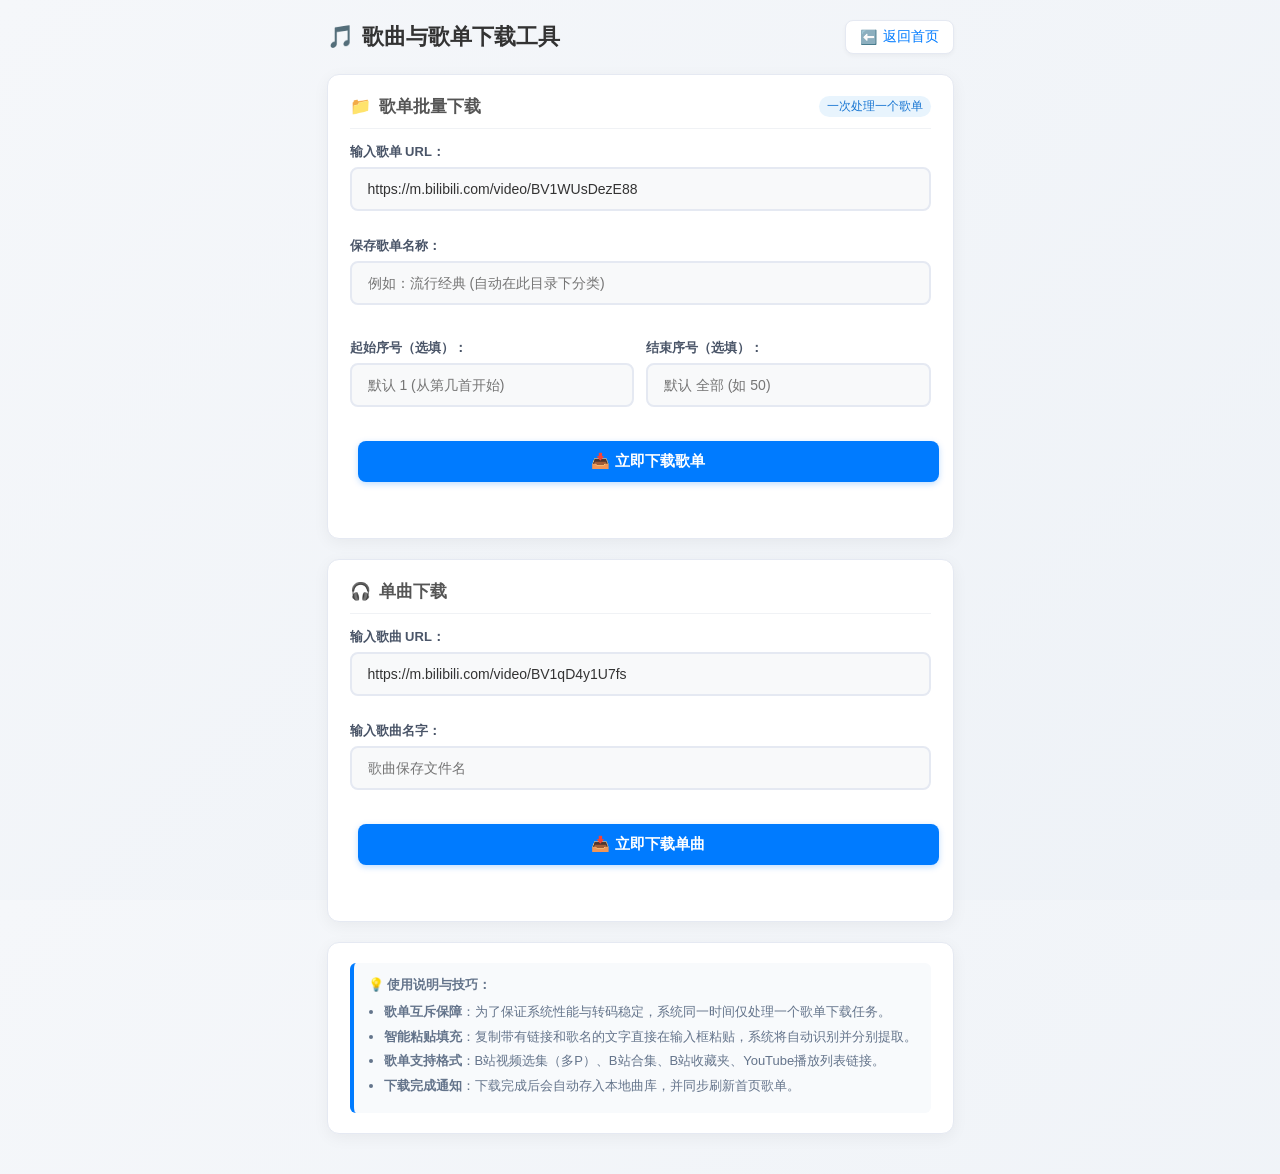
==== commit ec26dca3: "feat(web): 歌单下载增加起止范围选择支持，修复 Windows 下未配置 PATH 找不到 yt-dlp 的报错" ====
--- a/xiaomusic/static/default/downloadtool.html
+++ b/xiaomusic/static/default/downloadtool.html
@@ -286,6 +286,17 @@
 				<input type="text" id="dirname" class="form-input" placeholder="例如：流行经典 (自动在此目录下分类)">
 			</div>
 
+			<div class="form-group" style="display: flex; gap: 12px;">
+				<div style="flex: 1;">
+					<label for="playlistStart" class="form-label">起始序号（选填）：</label>
+					<input type="number" id="playlistStart" class="form-input" min="1" placeholder="默认 1 (从第几首开始)">
+				</div>
+				<div style="flex: 1;">
+					<label for="playlistEnd" class="form-label">结束序号（选填）：</label>
+					<input type="number" id="playlistEnd" class="form-input" min="1" placeholder="默认 全部 (如 50)">
+				</div>
+			</div>
+
 			<button id="downloadPlaylistBtn" class="btn-submit">📥 立即下载歌单</button>
 
 			<div id="playlistStatusMsg" class="status-msg"></div>
@@ -390,6 +401,8 @@
 		$('#downloadPlaylistBtn').click(function () {
 			const playlistUrl = $('#playlistUrl').val().trim();
 			const dirname = $('#dirname').val().trim();
+			const startVal = $('#playlistStart').val().trim();
+			const endVal = $('#playlistEnd').val().trim();
 			const statusMsg = $('#playlistStatusMsg');
 			const btn = $('#downloadPlaylistBtn');
 
@@ -398,6 +411,19 @@
 				return;
 			}
 
+			const payload = {
+				dirname: dirname,
+				url: playlistUrl
+			};
+			const startIndex = parseInt(startVal, 10);
+			const endIndex = parseInt(endVal, 10);
+			if (!isNaN(startIndex) && startIndex > 0) {
+				payload.start_index = startIndex;
+			}
+			if (!isNaN(endIndex) && endIndex > 0) {
+				payload.end_index = endIndex;
+			}
+
 			btn.prop("disabled", true).text("提交歌单任务中...").css("background", "#6c757d");
 			statusMsg.html('<span style="color: #007bff;">⏳ 正在向后端提交任务并获取歌单结构...</span>');
 
@@ -405,10 +431,7 @@
 				type: "POST",
 				url: "/downloadplaylist",
 				contentType: "application/json; charset=utf-8",
-				data: JSON.stringify({
-					dirname: dirname,
-					url: playlistUrl
-				}),
+				data: JSON.stringify(payload),
 				success: function (res) {
 					if (res.ret === "BUSY") {
 						statusMsg.html('<span style="color: #e67e22;">⚠️ ' + (res.msg || "已有歌单正在下载中") + '</span>');
